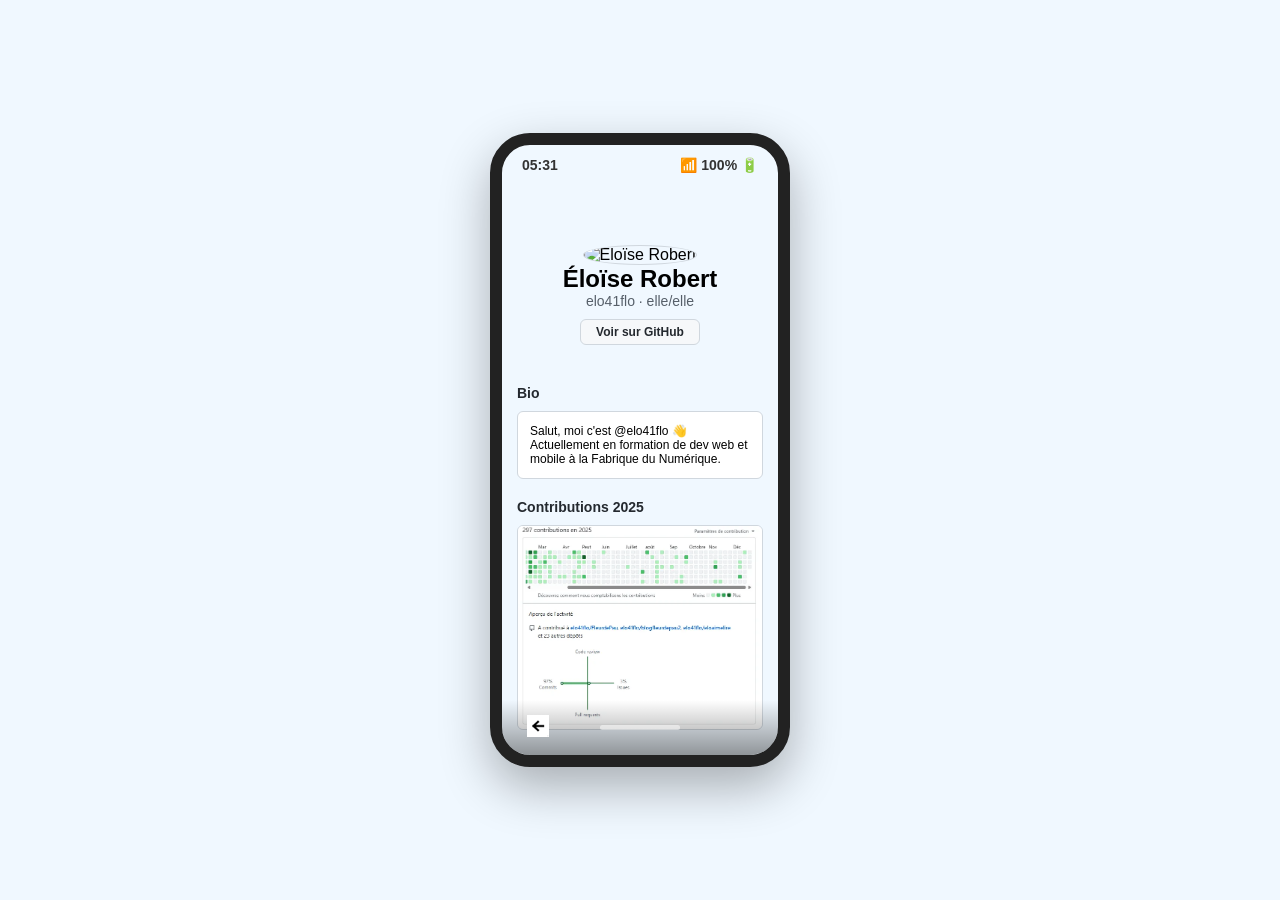
==== github.html @ 02167efb "premier commit" ====
<!DOCTYPE html>
<html lang="fr">
<head>
    <meta charset="UTF-8">
    <meta name="viewport" content="width=device-width, initial-scale=1.0">
    <title>GitHub - Eloise Robert</title>
    <link rel="stylesheet" href="styles.css">
</head>
<body>
    <main class="phone profile-page">
        <header class="fixed-ui">
            <div class="status-bar dark-text">
                <span id="clock">00:00</span>
                <div class="status-icons">
                    <span>📶</span>
                    <span>100% 🔋</span>
                </div>
            </div>
        </header>

        <article class="content-scroll">
            <div class="github-header">
                <img src="img/ta-photo-github.webp" alt="Éloïse Robert" class="gh-avatar">
                <h1>Éloïse Robert</h1>
                <p class="gh-username">elo41flo · elle/elle</p>
                <a href="https://github.com/elo41flo" target="_blank" class="gh-edit-btn">Voir sur GitHub</a>
            </div>

            <section class="gh-section">
                <h3>Bio</h3>
                <div class="gh-bio-card">
                    <p>Salut, moi c'est @elo41flo 👋</p>
                    <p>Actuellement en formation de dev web et mobile à la Fabrique du Numérique.</p>
                </div>
            </section>

            <section class="gh-section">
                <h3>Contributions 2025</h3>
                <div class="gh-graph-container">
                    <img src="img/graphique_git.webp" alt="Graphique de contributions" class="gh-graph-img">
                </div>
            </section>

            <section class="gh-section">
                <h3>Épinglé</h3>
                <div class="pinned-grid">
                    <div class="pin-card">
                        <span class="pin-title">FleurdePau</span>
                        <p>Site e-commerce d'entraînement.</p>
                        <span class="pin-lang"><span class="dot html"></span> HTML</span>
                        <span class="pin-lang"><span class="dot css"></span> CSS</span>
                        <span class="pin-lang"><span class="dot js"></span> JavaScript</span>
                        <span class="pin-lang"><span class="dot node_js"></span> Node.js</span>
                    </div>
                    <div class="pin-card">
                        <span class="pin-title">cv_eloise_robert</span>
                        <p>Projet en React</p>
                        <span class="pin-lang"><span class="dot react"></span> React</span>
                    </div>
                </div>
            </section>
        </article>

        <footer class="phone-footer">
            <button type="button" class="back-button" onclick="window.history.back()">
                <img src="img/retour.webp" alt="Retour">
            </button>
            <a href="index.html" class="home-button">
                <div class="home-bar"></div>
            </a>
        </footer>
    </main>
    <script src="script.js"></script>
</body>
</html>
---- styles.css ----
/* --- 1. RESET & BASE --- */
* {
    box-sizing: border-box;
    margin: 0;
    padding: 0;
}

body {
    background-color: aliceblue;
    display: flex;
    justify-content: center;
    align-items: center;
    min-height: 100vh;
    font-family: sans-serif;
}

/* --- 2. LE CHÂSSIS DU TÉLÉPHONE --- */
.phone {
    width: 300px;
    aspect-ratio: 9 / 19;
    border: 12px solid #222;
    border-radius: 40px;
    background-color: aliceblue; /* Fond par défaut pour les pages sans photo */
    position: relative;
    overflow: hidden;
    box-shadow: 0 20px 50px rgba(0, 0, 0, 0.3);
}

/* --- 3. HEADER FIXE (BARRE DE STATUT & TERMINAL) --- */
.fixed-ui {
    position: absolute;
    top: 0;
    width: 100%;
    z-index: 100; /* Toujours au-dessus */
}

.status-bar {
    display: flex;
    justify-content: space-between;
    align-items: center;
    padding: 12px 20px 5px 20px;
    color: white;
    font-size: 14px;
    font-weight: bold;
}

.terminal-bar {
    margin: 15px auto;
    width: 90%;
    background: rgba(0, 0, 0, 0.6);
    backdrop-filter: blur(10px);
    border-radius: 15px;
    padding: 10px;
    display: flex;
    align-items: center;
    border: 1px solid rgba(255, 255, 255, 0.2);
    cursor: pointer;
}

.terminal-bar .logo {
    height: 20px;
    width: 20px;
    border-radius: 0;
}

.terminal-bar input {
    background: transparent;
    border: none;
    color: white;
    margin-left: 10px;
    outline: none;
    width: 100%;
}

/* Nettoyage des suggestions du terminal */
.suggestions {
    list-style: none; /* Enlève les points noirs */
    position: absolute;
    top: 100%;
    left: 0;
    width: 100%;
    background: rgba(255, 255, 255, 0.98);
    border-radius: 12px;
    overflow: hidden;
    opacity: 0;
    visibility: hidden;
    transform: translateY(-5px);
    transition: 0.3s;
}

.terminal-bar:focus-within .suggestions {
    opacity: 1;
    visibility: visible;
    transform: translateY(5px);
}

.suggestions li button {
    width: 100%;
    padding: 12px;
    border: none;
    background: none;
    text-align: left;
    cursor: pointer;
    border-bottom: 1px solid #eee;
}

/* --- 4. SYSTÈME DE SWIPE (PAGES) --- */
.screen {
    width: 100%;
    height: 100%;
    overflow-x: auto;
    scroll-snap-type: x mandatory;
    scrollbar-width: none; /* Firefox */
}
.screen::-webkit-scrollbar { display: none; } /* Chrome/Safari */

.pages-container {
    display: flex;
    height: 100%;
    width: 200%; /* Pour 2 pages */
}

.page {
    width: 50%; /* 100% de l'écran du téléphone */
    height: 100%;
    scroll-snap-align: start;
    padding-top: 130px; /* Décale les icônes sous le terminal */
}

/* Fond d'écran uniquement sur l'accueil */
#home {
    background: url('img/fond_ecran.webp') no-repeat center center;
    background-size: cover;
}

#page2 {
    background: url('img/fond_ecran.webp') no-repeat center center;
    background-size: cover;
}

/* --- 5. GRILLE D'ICÔNES --- */
.page nav ul {
    list-style: none; /* Enlève les points noirs sur les icônes */
    display: grid;
    grid-template-columns: repeat(3, 1fr);
    gap: 20px;
    padding: 20px;
}

.page nav ul li a {
    text-decoration: none;
    display: flex;
    flex-direction: column;
    align-items: center;
    color: white;
    font-size: 11px;
    text-align: center;
}

.page .logo {
    width: 60px;
    height: 60px;
    border-radius: 15px;
    margin-bottom: 8px;
    object-fit: cover;
}

/* --- 6. FOOTER & INDICATEURS --- */
.page-indicator {
    position: absolute;
    bottom: 70px;
    width: 100%;
    display: flex;
    justify-content: center;
    gap: 8px;
    pointer-events: none;
}

.dot { width: 6px; height: 6px; background: rgba(255, 255, 255, 0.4); border-radius: 50%; }
.dot.active { background: white; }

.phone-footer {
    position: absolute;
    bottom: 0;
    width: 100%;
    height: 55px;
    display: flex;
    align-items: center;
    justify-content: center;
    background: linear-gradient(transparent, rgba(0,0,0,0.4));
    z-index: 100;
}

.back-button {
    background: none; /* Supprime le carré blanc */
    border: none;
    cursor: pointer;
    position: absolute;
    left: 25px;
}

.back-button img {
    height: 22px;
    filter: invert(1); /* Rend l'icône undo-alt blanche */
}

/* Supprime les anciennes versions et colle celle-ci tout à la fin de ton CSS */
.home-button {
    display: flex;
    justify-content: center;
    align-items: center;
    width: 100px;
    height: 40px;
    cursor: pointer;
    z-index: 110;
}

.home-bar {
    width: 80px;
    height: 5px;
    background-color: rgba(255, 255, 255, 0.5);
    border-radius: 10px;
    transition: all 0.3s ease;
    pointer-events: none; /* Permet au clic de traverser la div pour atteindre le lien <a> */
}

.home-button:hover .home-bar {
    background-color: #ffffff !important;
    width: 100px;
    box-shadow: 0 0 15px rgba(255, 255, 255, 0.8);
}

/* --- CONFIGURATION PAGE PROFIL --- */
.profile-page {
    background-color: aliceblue !important; /* */
}

.dark-text {
    color: #333 !important; /* Barre de statut visible sur fond clair */
}

.content-scroll {
    height: 100%;
    overflow-y: auto; /* Scroll vertical */
    padding: 80px 15px 100px 15px; /* Espace pour header et footer */
}

/* CARTE À PROPOS */
.profile-card {
    background: white;
    border-radius: 20px;
    padding: 20px;
    text-align: center;
    box-shadow: 0 4px 15px rgba(0,0,0,0.05);
    margin-bottom: 20px;
}

.profile-pic {
    width: 70px;
    height: 100px;
    border-radius: 25px;
    margin-bottom: 10px;
    border: 3px solid aliceblue;
}

.bio-text {
    font-size: 13px;
    color: #555;
    line-height: 1.5;
    text-align: left;
}

/* SECTIONS COMMUNES */
.info-section {
    margin-bottom: 25px;
}

.info-section h2 {
    font-size: 16px;
    margin-bottom: 12px;
    color: #222;
    padding-left: 5px;
}

/* VISUEL CV */
.cv-preview {
    position: relative;
    border-radius: 10px;
    overflow: hidden;
    border: 1px solid #ddd;
    margin-bottom: 10px;
}

.cv-img {
    width: 100%;
    display: block;
    transition: transform 0.3s;
}

.overlay {
    position: absolute;
    top: 0; left: 0; width: 100%; height: 100%;
    background: rgba(0,0,0,0.4);
    color: white;
    display: flex;
    justify-content: center;
    align-items: center;
    opacity: 0;
    transition: 0.3s;
}

.cv-preview:hover .overlay { opacity: 1; }
.cv-preview:hover .cv-img { transform: scale(1.05); }

.download-btn {
    display: block;
    background: #222;
    color: white;
    text-decoration: none;
    text-align: center;
    padding: 10px;
    border-radius: 8px;
    font-size: 12px;
    font-weight: bold;
}

/* GRILLE SKILLS */
.skills-grid {
    display: flex;
    flex-wrap: wrap;
    gap: 8px;
}

.skills-grid span {
    background: #e1e8ed;
    color: #333;
    padding: 5px 10px;
    border-radius: 15px;
    font-size: 11px;
    font-weight: 500;
}

/* SOFT SKILLS */
.soft-skills-list {
    display: flex;
    flex-direction: column;
    gap: 8px;
}

.pill {
    background: white;
    padding: 10px 15px;
    border-radius: 12px;
    font-size: 13px;
    box-shadow: 0 2px 5px rgba(0,0,0,0.03);
}

/* --- STYLE PAGE PROJETS --- */
.page-title {
    font-size: 20px;
    color: #222;
    margin-bottom: 20px;
    text-align: center;
}

.project-card {
    margin-bottom: 30px;
    padding: 15px;
    background: white;
    border-radius: 20px;
    box-shadow: 0 4px 10px rgba(0,0,0,0.05);
}

.project-card h2 {
    font-size: 16px;
    color: #333;
    margin-bottom: 10px;
    border-left: 4px solid #007AFF; /* Petite barre bleue style iOS */
    padding-left: 10px;
}

.project-desc {
    font-size: 12px;
    color: #666;
    margin-bottom: 15px;
    line-height: 1.4;
}

.iframe-container, .design-box {
    margin-top: 15px;
}

.iframe-container h3, .design-box h3 {
    font-size: 14px;
    color: #666;
    margin-bottom: 8px;
    text-transform: uppercase;
    letter-spacing: 1px;
}

/* Pour arrondir les angles des iframes Figma */
iframe {
    border-radius: 12px;
    display: block;
}

/* --- STYLE DES PROJETS VS CODE --- */

/* En-tête de la carte avec badges */
.project-header {
    display: flex;
    justify-content: space-between;
    align-items: center;
    margin-bottom: 12px;
}

.tech-badges {
    display: flex;
    gap: 5px;
}

.badge {
    font-size: 9px;
    padding: 2px 6px;
    border-radius: 4px;
    font-weight: bold;
    color: white;
}

/* Couleurs des badges par techno */
.html { background: #E34F26; }
.css { background: #1572B6; }
.js { background: #F7DF1E; color: black; }
.node_js {background-color: #5fa730; }
.react {background-color: #08d9ff;}

/* Aperçu et Boutons */
.web-preview {
    position: relative;
    border-radius: 12px;
    overflow: hidden;
    margin-bottom: 10px;
    border: 1px solid #ddd;
}

.site-img {
    width: 100%;
    display: block;
    transition: filter 0.3s;
}

.project-actions {
    position: absolute;
    bottom: 0;
    width: 100%;
    background: rgba(255, 255, 255, 0.9);
    backdrop-filter: blur(5px);
    display: flex;
    justify-content: space-around;
    padding: 10px 0;
    transform: translateY(100%); /* Caché par défaut */
    transition: transform 0.3s ease;
}

/* On affiche les boutons au clic/survol sur mobile */
.web-preview:active .project-actions,
.web-preview:hover .project-actions {
    transform: translateY(0);
}

.action-btn {
    text-decoration: none;
    font-size: 11px;
    font-weight: bold;
    color: #333;
    padding: 5px 10px;
    border-radius: 5px;
    border: 1px solid #ccc;
    background: white;
}

.action-btn.live:hover { background: #e8f0fe; border-color: #4285f4; }
.action-btn.code:hover { background: #f6f8fa; border-color: #24292e; }

/* Couleur spécifique WordPress */
.wp-badge {
    background-color: #21759b !important;
    color: white;
}

/* On s'assure que les cartes WordPress occupent bien l'espace */
.project-card .web-preview {
    min-height: 150px;
    background-color: #f0f0f0;
}

/* --- COULEURS SEO & AUDIT --- */
.seo-perf { background-color: #0cce6b; } /* Vert Lighthouse */
.seo-acc { background-color: #005a9c; }  /* Bleu Accessibilité */
.seo-ux { background-color: #4285f4; }   /* Bleu Google */
.seo-eco { background-color: #2e7d32; }  /* Vert Éco */

.project-card h2 {
    font-size: 15px;
    border-left: 4px solid #333; /* On change la couleur de la barre pour le SEO */
}

/* --- GITHUB PROFILE LOOK --- */
.github-header {
    text-align: center;
    padding: 20px 0;
}

.gh-avatar {
    width: 100px;
    height: 100px;
    border-radius: 50%;
    border: 1px solid #d0d7de;
}

.gh-username { color: #57606a; font-size: 14px; margin-bottom: 10px; }

.gh-edit-btn {
    display: inline-block;
    padding: 5px 15px;
    border: 1px solid #d0d7de;
    border-radius: 6px;
    background: #f6f8fa;
    color: #24292f;
    text-decoration: none;
    font-size: 12px;
    font-weight: 600;
}

.gh-section { margin: 20px 0; }
.gh-section h3 { font-size: 14px; margin-bottom: 10px; color: #24292f; }

.gh-bio-card, .pin-card {
    background: white;
    border: 1px solid #d0d7de;
    border-radius: 6px;
    padding: 12px;
    font-size: 12px;
}

.gh-graph-img {
    width: 100%;
    border: 1px solid #d0d7de;
    border-radius: 6px;
}

.pinned-grid {
    display: flex;
    flex-direction: column;
    gap: 10px;
}

.pin-title { color: #0969da; font-weight: 600; display: block; margin-bottom: 5px; }

/* --- COULEURS DES LANGAGES GITHUB --- */
.dot {
    width: 12px;
    height: 12px;
    border-radius: 50%;
    display: inline-block;
    margin-right: 5px;
    vertical-align: middle;
}

/* Couleurs officielles GitHub */
.dot.html { background-color: #e34c26; }    /* Orange HTML5 */
.dot.css { background-color: #563d7c; }     /* Violet CSS */
.dot.js { background-color: #f1e05a; }      /* Jaune JS */
.dot.react { background-color: #61dafb; }   /* Bleu React */
.dot.node { background-color: #339933; }    /* Vert Node.js */
.dot.php { background-color: #4F5D95; }     /* Bleu-Violet PHP */

/* Style pour le texte à côté de la pastille */
.pin-lang {
    font-size: 12px;
    color: #57606a;
    display: flex;
    align-items: center;
    margin-top: 8px;
}

/* --- COULEURS VEILLE TECHNO --- */
.tech-news { background-color: #f24e1e; }      /* Rouge/Orange Daily.dev */
.tech-fun { background-color: #ffcc00; color: black; } /* Jaune Humour */
.tech-community { background-color: #000000; } /* Noir Dev.to */

.download-btn {
    margin-top: 15px;
    background: #007AFF; /* Bleu iOS pour les boutons d'action */
    transition: background 0.3s;
}

.download-btn:hover {
    background: #0051a8;
}

/* --- STYLE DES CERTIFICATIONS --- */
.cert-simplon {
    border: 2px solid #ed1c24; /* Couleur Simplon */
    background: linear-gradient(to bottom right, #ffffff, #fff5f5);
}

.cert-sololearn {
    background: linear-gradient(to bottom right, #ffffff, #f9f9f9);
    border-left: 5px solid #333;
}

.cert-footer {
    display: flex;
    justify-content: flex-end;
    margin-top: 10px;
}

.cert-date {
    font-size: 11px;
    color: #888;
    font-weight: bold;
}

.section-subtitle {
    margin-top: 20px;
    font-size: 14px;
    color: #666;
    text-transform: uppercase;
    letter-spacing: 1px;
}

/* --- PLAYLIST VIBE --- */
.spotify-bg {
    background: linear-gradient(to bottom, #1e3a8a, #121212 40%) !important;
}

.playlist-header {
    text-align: center;
    padding-top: 20px;
    color: white;
}

.playlist-cover {
    width: 150px;
    height: 150px;
    margin: 0 auto 15px;
    box-shadow: 0 10px 30px rgba(0,0,0,0.5);
}

.playlist-cover img {
    width: 100%;
    height: 100%;
    object-fit: cover;
    border-radius: 4px;
}

.playlist-info {
    font-size: 12px;
    color: #b3b3b3;
    margin-top: 5px;
}

.play-actions {
    margin: 15px 0;
    display: flex;
    justify-content: center;
}

.play-btn {
    background: #1db954; /* Vert Spotify */
    border: none;
    width: 50px;
    height: 50px;
    border-radius: 50%;
    color: black;
    font-size: 20px;
    cursor: pointer;
}

.song-list {
    list-style: none;
    padding: 0 15px;
}

.song-item {
    display: flex;
    align-items: center;
    padding: 10px 0;
    border-bottom: 1px solid rgba(255,255,255,0.05);
}

.song-info {
    display: flex;
    flex-direction: column;
}

.song-title {
    color: white;
    font-size: 14px;
    font-weight: 500;
}

.song-artist {
    color: #b3b3b3;
    font-size: 12px;
}

/* --- COLORS POUR LA PAGE AUTRES --- */
.pro-badge { background-color: #0078d4; } /* Bleu Microsoft */
.tech-badge { background-color: #444; }    /* Gris Tech */
.fun-badge { background-color: #8257e5; }   /* Violet Gaming */

.gaming-list {
    margin-top: 10px;
    font-size: 13px;
    color: #444;
}

.gaming-list ul {
    list-style: none;
    margin-top: 5px;
    padding-left: 5px;
}

.gaming-list li {
    margin-bottom: 5px;
}

/* --- STYLE PAGE CONTACT --- */
.contact-form {
    display: flex;
    flex-direction: column;
    gap: 15px;
}

.input-group {
    display: flex;
    flex-direction: column;
    gap: 5px;
}

.input-group label {
    font-size: 12px;
    font-weight: bold;
    color: #555;
    padding-left: 5px;
}

.input-group input, .input-group textarea {
    padding: 12px;
    border: 1px solid #ddd;
    border-radius: 10px;
    background: #f9f9f9;
    font-size: 14px;
    outline: none;
    transition: border-color 0.3s;
}

.input-group input:focus, .input-group textarea:focus {
    border-color: #007AFF;
}

.send-btn {
    background: #007AFF;
    color: white;
    border: none;
    padding: 12px;
    border-radius: 10px;
    font-weight: bold;
    cursor: pointer;
    transition: transform 0.2s;
}

.send-btn:active { transform: scale(0.95); }

.contact-links {
    display: flex;
    flex-direction: column;
    gap: 10px;
    margin-top: 20px;
}

.contact-pill {
    display: flex;
    align-items: center;
    gap: 10px;
    background: white;
    padding: 12px 15px;
    border-radius: 12px;
    text-decoration: none;
    color: #333;
    font-size: 13px;
    box-shadow: 0 2px 5px rgba(0,0,0,0.03);
    transition: background 0.3s;
}

.contact-pill:hover { background: #f0f0f0; }
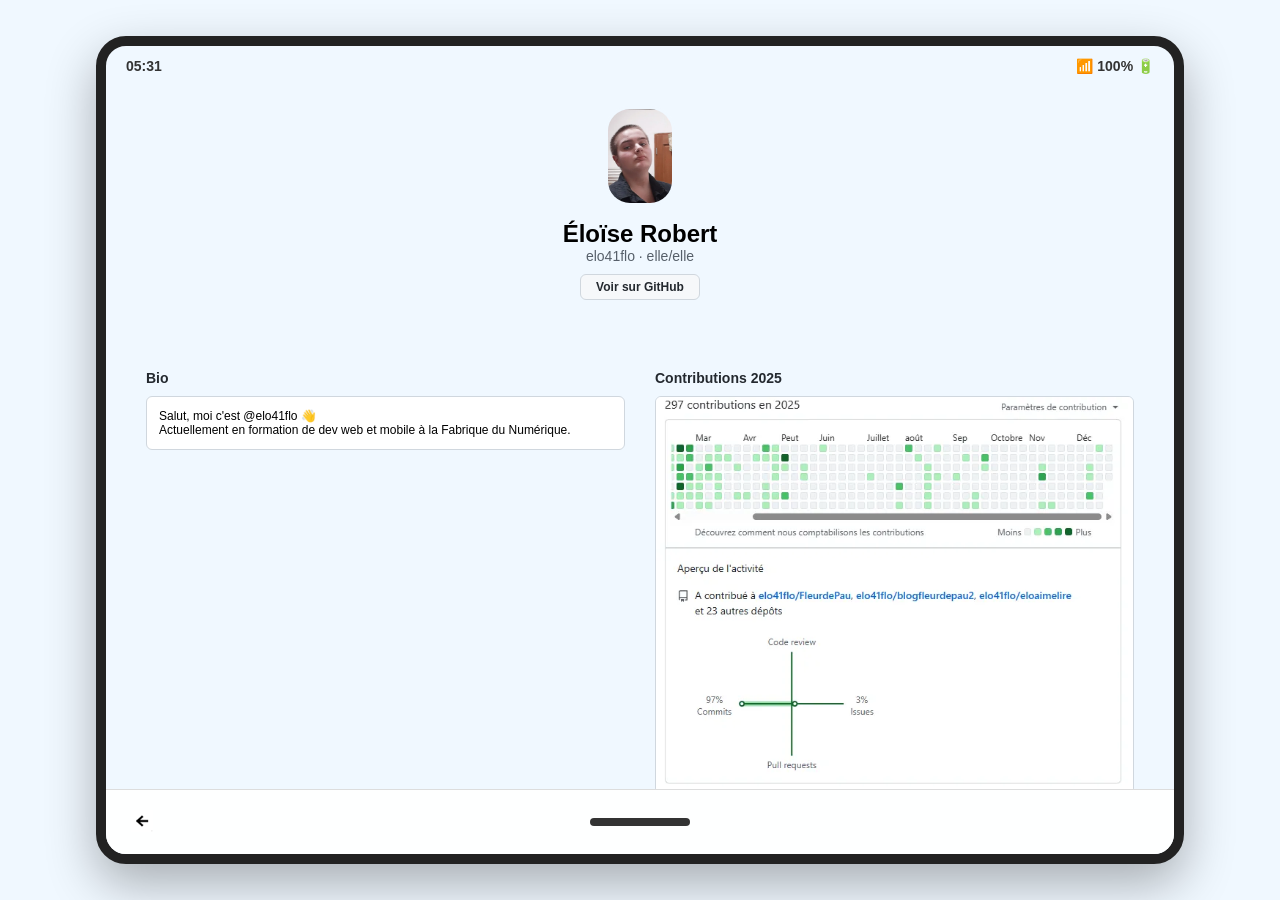
==== commit a9b47446: "modif accessibilité + prend + de place sur Desktop" ====
--- a/github.html
+++ b/github.html
@@ -20,7 +20,7 @@
 
         <article class="content-scroll">
             <div class="github-header">
-                <img src="img/ta-photo-github.webp" alt="Éloïse Robert" class="gh-avatar">
+                <img src="img/photo_profil.webp" alt="Éloïse Robert" class="gh-avatar">
                 <h1>Éloïse Robert</h1>
                 <p class="gh-username">elo41flo · elle/elle</p>
                 <a href="https://github.com/elo41flo" target="_blank" class="gh-edit-btn">Voir sur GitHub</a>
--- a/styles.css
+++ b/styles.css
@@ -15,12 +15,13 @@
 }
 
 /* --- 2. LE CHÂSSIS DU TÉLÉPHONE --- */
+/* --- LE CHÂSSIS DU TÉLÉPHONE (Standard) --- */
 .phone {
-    width: 300px;
-    aspect-ratio: 9 / 19;
+    width: 300px; /* On remet la largeur d'origine */
+    height: 600px; /* Hauteur fixe pour l'illusion mobile */
     border: 12px solid #222;
     border-radius: 40px;
-    background-color: aliceblue; /* Fond par défaut pour les pages sans photo */
+    background-color: aliceblue;
     position: relative;
     overflow: hidden;
     box-shadow: 0 20px 50px rgba(0, 0, 0, 0.3);
@@ -173,11 +174,28 @@
     display: flex;
     justify-content: center;
     gap: 8px;
-    pointer-events: none;
-}
-
-.dot { width: 6px; height: 6px; background: rgba(255, 255, 255, 0.4); border-radius: 50%; }
-.dot.active { background: white; }
+    /* Supprime pointer-events: none; pour autoriser le clic */
+    z-index: 110; 
+}
+
+.dot { 
+    width: 10px; /* Un peu plus grand pour faciliter le clic */
+    height: 10px; 
+    background: rgba(255, 255, 255, 0.4); 
+    border-radius: 50%; 
+    border: none; /* Reset style bouton */
+    cursor: pointer;
+    transition: background 0.3s, transform 0.2s;
+}
+
+.dot:hover {
+    transform: scale(1.2);
+    background: rgba(255, 255, 255, 0.6);
+}
+
+.dot.active { 
+    background: white; 
+}
 
 .phone-footer {
     position: absolute;
@@ -218,16 +236,16 @@
 .home-bar {
     width: 80px;
     height: 5px;
-    background-color: rgba(255, 255, 255, 0.5);
+    background-color: rgba(238, 214, 81, 0.5);
     border-radius: 10px;
     transition: all 0.3s ease;
     pointer-events: none; /* Permet au clic de traverser la div pour atteindre le lien <a> */
 }
 
 .home-button:hover .home-bar {
-    background-color: #ffffff !important;
+    background-color: #e4c61f !important;
     width: 100px;
-    box-shadow: 0 0 15px rgba(255, 255, 255, 0.8);
+    box-shadow: 0 0 15px rgba(251, 255, 0, 0.8);
 }
 
 /* --- CONFIGURATION PAGE PROFIL --- */
@@ -512,10 +530,11 @@
 }
 
 .gh-avatar {
-    width: 100px;
+    width: 70px;
     height: 100px;
-    border-radius: 50%;
-    border: 1px solid #d0d7de;
+    border-radius: 25px;
+    margin-bottom: 10px;
+    border: 3px solid aliceblue;
 }
 
 .gh-username { color: #57606a; font-size: 14px; margin-bottom: 10px; }
@@ -795,4 +814,78 @@
     transition: background 0.3s;
 }
 
-.contact-pill:hover { background: #f0f0f0; }+.contact-pill:hover { background: #f0f0f0; }
+
+/* Par défaut (Mobile) : Le contenu reste dans le châssis */
+.profile-page {
+    width: 100%;
+}
+
+/* --- ADAPTATION DESKTOP (Pages de contenu) --- */
+@media (min-width: 1024px) {
+    
+    /* Bloque le scroll global pour une sensation d'application fixe */
+    html, body {
+        overflow: hidden !important;
+        height: 100% !important;
+    }
+
+    /* ÉLARGISSEMENT ET HAUTEUR : On augmente la hauteur à 92vh */
+    main.phone.profile-page {
+        width: 85vw !important;
+        max-width: 1200px !important;
+        height: 92vh !important; /* Plus de hauteur pour mieux exploiter l'écran */
+        aspect-ratio: auto !important;
+        margin: 2vh auto !important; /* Marges réduites en haut/bas */
+        display: flex !important;
+        flex-direction: column !important;
+        border: 10px solid #222 !important;
+        border-radius: 30px !important;
+        overflow: hidden !important;
+    }
+
+    /* Le téléphone de la Home Page reste inchangé */
+    main.phone:not(.profile-page) {
+        width: 300px !important;
+        height: 600px !important;
+        margin: auto !important;
+    }
+
+    /* Organisation interne en 2 colonnes */
+    .profile-page .content-scroll {
+        flex: 1 !important;
+        display: grid !important;
+        grid-template-columns: 1fr 1fr !important; 
+        gap: 30px !important;
+        padding: 40px !important;
+        overflow-y: auto !important; 
+        overflow-x: hidden !important;
+        align-content: start !important;
+    }
+
+    /* Éléments sur toute la largeur */
+    .profile-page .page-title, 
+    .profile-page .profile-card, 
+    .profile-page .github-header,
+    .profile-page .playlist-header,
+    .profile-page .section-subtitle {
+        grid-column: span 2 !important;
+    }
+
+    /* Footer toujours bien calé en bas */
+    .profile-page .phone-footer {
+        position: relative !important;
+        height: 65px !important;
+        background: rgba(255, 255, 255, 0.95) !important;
+        border-top: 1px solid #ddd !important;
+        flex-shrink: 0 !important;
+        z-index: 100 !important;
+    }
+
+    /* Barre home plus imposante pour le confort PC */
+    .profile-page .home-bar {
+        width: 180px !important;
+        height: 8px !important;
+        background-color: #333 !important;
+    }
+}
